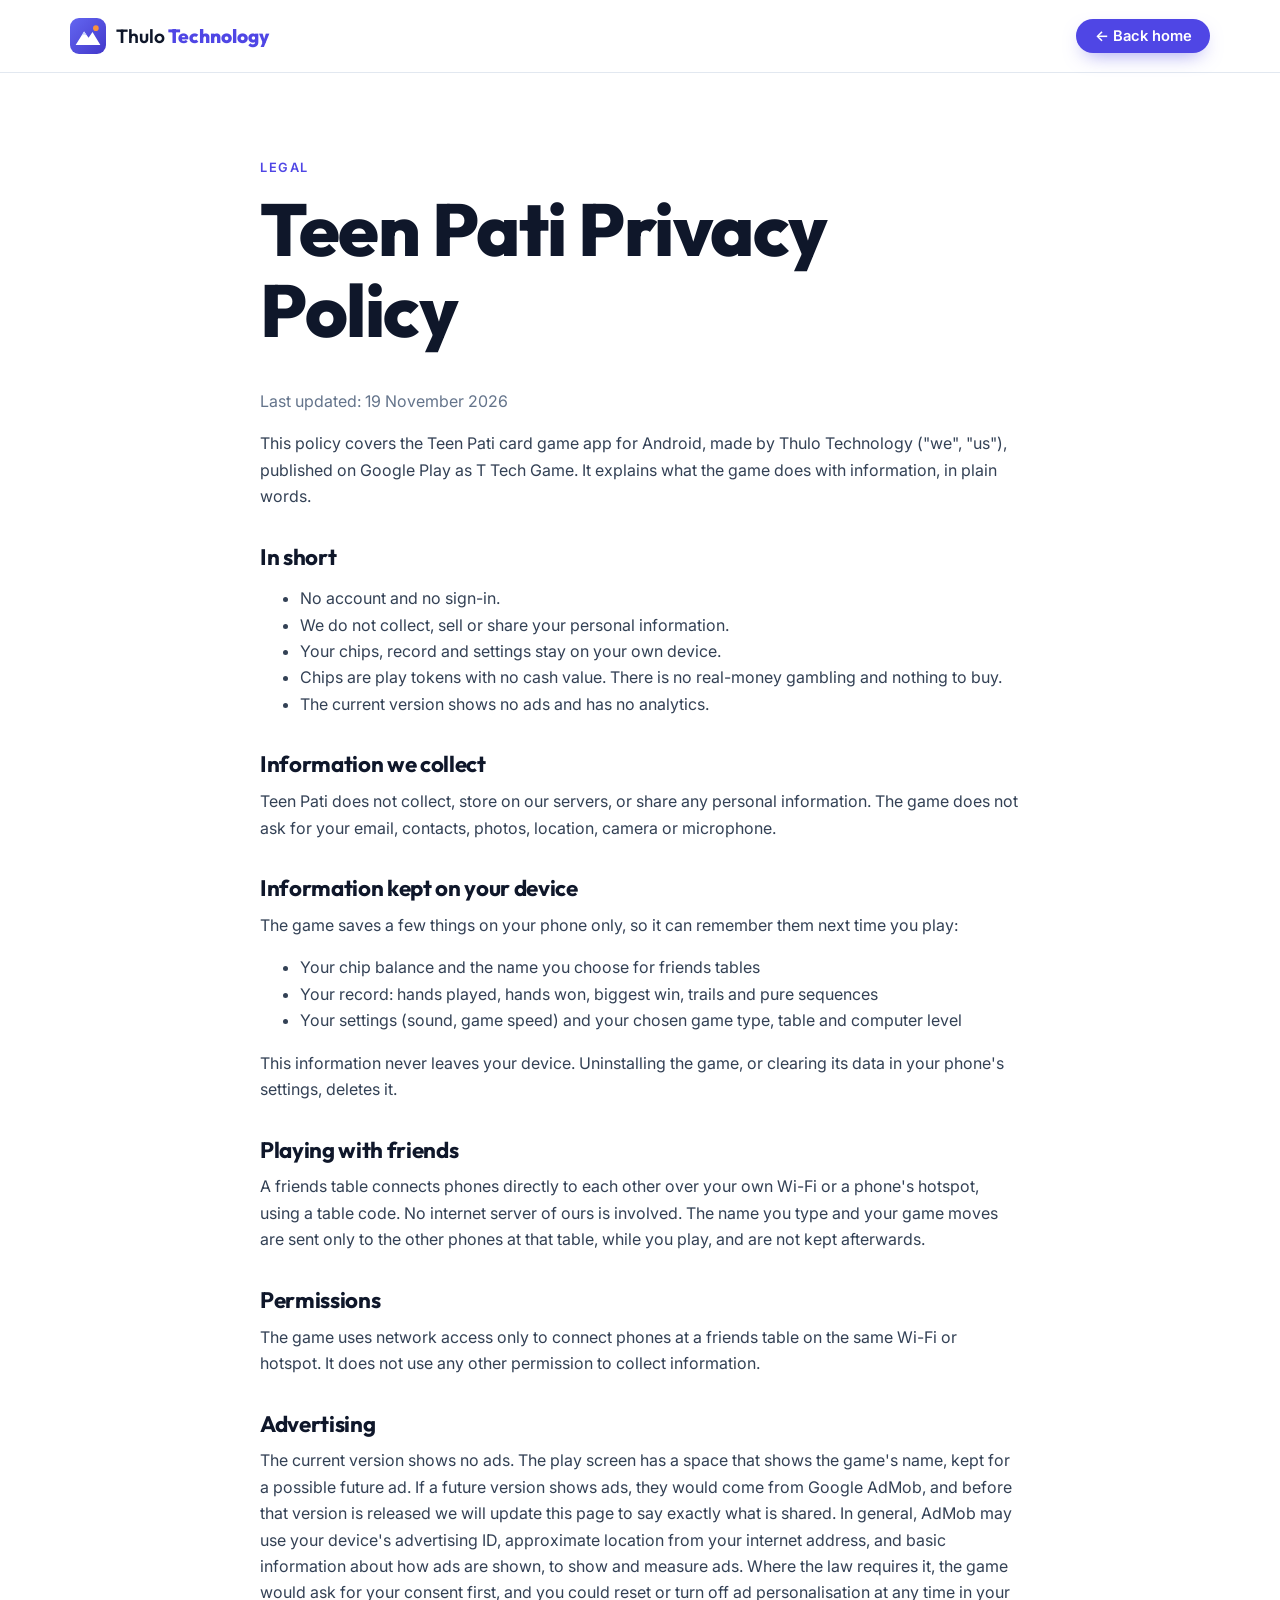
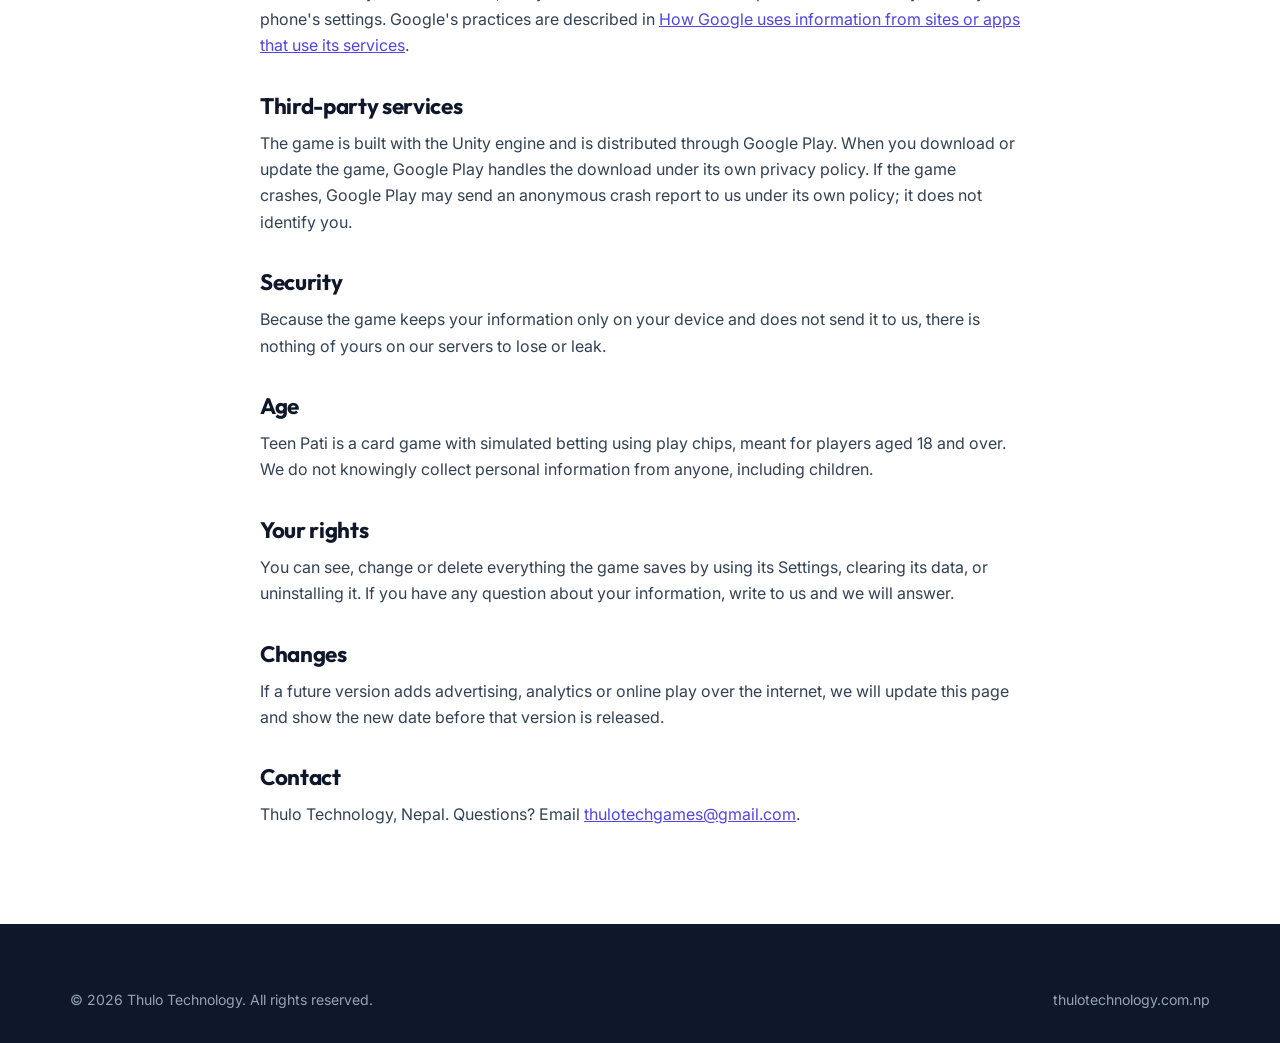
==== teen-pati-privacy.html @ ae15e2e7 "Add Teen Pati privacy policy Co-Authored-By: Claude Opus 5.5 <noreply@anthropic.com>" ====
<!doctype html>
<html lang="en">
<head>
  <meta charset="utf-8">
  <meta name="viewport" content="width=device-width, initial-scale=1">
  <title>Teen Pati Privacy Policy — Thulo Technology</title>
  <meta name="description" content="Privacy policy for the Teen Pati card game app by Thulo Technology.">
  <link rel="canonical" href="https://thulotechnology.com.np/teen-pati-privacy.html">
  <link rel="icon" href="assets/favicon.svg" type="image/svg+xml">
  <link rel="preconnect" href="https://fonts.googleapis.com">
  <link rel="preconnect" href="https://fonts.gstatic.com" crossorigin>
  <link href="https://fonts.googleapis.com/css2?family=Outfit:wght@500;600;700;800&family=Inter:wght@400;500;600&display=swap" rel="stylesheet">
  <link rel="stylesheet" href="css/style.css">
</head>
<body>
  <header class="header scrolled">
    <div class="container header__inner">
      <a href="index.html" class="logo" aria-label="Thulo Technology home">
        <img src="assets/logo.svg" alt="" width="36" height="36">
        <span>Thulo<b>Technology</b></span>
      </a>
      <a href="index.html" class="btn btn--small">← Back home</a>
    </div>
  </header>

  <main class="container legal">
    <p class="eyebrow">Legal</p>
    <h1>Teen Pati Privacy Policy</h1>
    <p class="muted">Last updated: 19 November 2026</p>

    <p>This policy covers the Teen Pati card game app for Android, made by Thulo Technology ("we", "us"), published on Google Play as T Tech Game. It explains what the game does with information, in plain words.</p>

    <h2>In short</h2>
    <ul>
      <li>No account and no sign-in.</li>
      <li>We do not collect, sell or share your personal information.</li>
      <li>Your chips, record and settings stay on your own device.</li>
      <li>Chips are play tokens with no cash value. There is no real-money gambling and nothing to buy.</li>
      <li>The current version shows no ads and has no analytics.</li>
    </ul>

    <h2>Information we collect</h2>
    <p>Teen Pati does not collect, store on our servers, or share any personal information. The game does not ask for your email, contacts, photos, location, camera or microphone.</p>

    <h2>Information kept on your device</h2>
    <p>The game saves a few things on your phone only, so it can remember them next time you play:</p>
    <ul>
      <li>Your chip balance and the name you choose for friends tables</li>
      <li>Your record: hands played, hands won, biggest win, trails and pure sequences</li>
      <li>Your settings (sound, game speed) and your chosen game type, table and computer level</li>
    </ul>
    <p>This information never leaves your device. Uninstalling the game, or clearing its data in your phone's settings, deletes it.</p>

    <h2>Playing with friends</h2>
    <p>A friends table connects phones directly to each other over your own Wi-Fi or a phone's hotspot, using a table code. No internet server of ours is involved. The name you type and your game moves are sent only to the other phones at that table, while you play, and are not kept afterwards.</p>

    <h2>Permissions</h2>
    <p>The game uses network access only to connect phones at a friends table on the same Wi-Fi or hotspot. It does not use any other permission to collect information.</p>

    <h2>Advertising</h2>
    <p>The current version shows no ads. The play screen has a space that shows the game's name, kept for a possible future ad. If a future version shows ads, they would come from Google AdMob, and before that version is released we will update this page to say exactly what is shared. In general, AdMob may use your device's advertising ID, approximate location from your internet address, and basic information about how ads are shown, to show and measure ads. Where the law requires it, the game would ask for your consent first, and you could reset or turn off ad personalisation at any time in your phone's settings. Google's practices are described in <a href="https://policies.google.com/technologies/partner-sites" rel="noopener">How Google uses information from sites or apps that use its services</a>.</p>

    <h2>Third-party services</h2>
    <p>The game is built with the Unity engine and is distributed through Google Play. When you download or update the game, Google Play handles the download under its own privacy policy. If the game crashes, Google Play may send an anonymous crash report to us under its own policy; it does not identify you.</p>

    <h2>Security</h2>
    <p>Because the game keeps your information only on your device and does not send it to us, there is nothing of yours on our servers to lose or leak.</p>

    <h2>Age</h2>
    <p>Teen Pati is a card game with simulated betting using play chips, meant for players aged 18 and over. We do not knowingly collect personal information from anyone, including children.</p>

    <h2>Your rights</h2>
    <p>You can see, change or delete everything the game saves by using its Settings, clearing its data, or uninstalling it. If you have any question about your information, write to us and we will answer.</p>

    <h2>Changes</h2>
    <p>If a future version adds advertising, analytics or online play over the internet, we will update this page and show the new date before that version is released.</p>

    <h2>Contact</h2>
    <p>Thulo Technology, Nepal. Questions? Email <a href="mailto:thulotechgames@gmail.com">thulotechgames@gmail.com</a>.</p>
  </main>

  <footer class="footer">
    <div class="container footer__bottom" style="margin-top:0;border:0;padding-top:0">
      <span>© 2026 Thulo Technology. All rights reserved.</span>
      <a href="https://thulotechnology.com.np">thulotechnology.com.np</a>
    </div>
  </footer>
</body>
</html>
---- css/style.css ----
/* ===== Thulo Technology — base ===== */
:root {
  --ink: #0f172a;
  --text: #334155;
  --muted: #64748b;
  --line: #e2e8f0;
  --bg: #ffffff;
  --tint: #f8fafc;
  --brand: #4f46e5;
  --brand-dark: #3730a3;
  --accent: #f97316;
  --radius: 20px;
  --shadow: 0 10px 30px -12px rgba(15, 23, 42, .18);
  --font-head: "Outfit", system-ui, sans-serif;
  --font-body: "Inter", system-ui, sans-serif;
}

*, *::before, *::after { box-sizing: border-box; }
html { scroll-behavior: smooth; scroll-padding-top: 80px; }
body {
  margin: 0;
  font: 400 16px/1.65 var(--font-body);
  color: var(--text);
  background: var(--bg);
  -webkit-font-smoothing: antialiased;
}
img, svg { display: block; max-width: 100%; }
a { color: inherit; text-decoration: none; }
h1, h2, h3, h4 { font-family: var(--font-head); color: var(--ink); line-height: 1.1; margin: 0 0 .5em; }
h1 { font-size: clamp(2.6rem, 6vw, 4.6rem); font-weight: 800; letter-spacing: -.02em; }
h2 { font-size: clamp(1.9rem, 3.6vw, 2.8rem); font-weight: 700; letter-spacing: -.015em; }
h3 { font-size: 1.25rem; font-weight: 600; }
p { margin: 0 0 1em; }

.container { width: min(1140px, 100% - 32px); margin-inline: auto; }
.muted { color: var(--muted); }
.lead { font-size: 1.15rem; color: var(--muted); max-width: 34ch; }
.grad {
  background: linear-gradient(90deg, var(--brand), var(--accent));
  -webkit-background-clip: text; background-clip: text; color: transparent;
}
.eyebrow {
  display: inline-block; margin-bottom: .9rem;
  font: 600 .8rem/1 var(--font-body); letter-spacing: .12em; text-transform: uppercase;
  color: var(--brand);
}
.eyebrow--light { color: #c7d2fe; }

/* ===== Buttons ===== */
.btn {
  display: inline-flex; align-items: center; justify-content: center; gap: .5rem;
  padding: .9rem 1.6rem; border: 0; border-radius: 999px;
  background: var(--brand); color: #fff;
  font: 600 1rem/1 var(--font-body); cursor: pointer; white-space: nowrap;
  transition: transform .2s, background .2s, box-shadow .2s;
  box-shadow: 0 8px 20px -8px rgba(79, 70, 229, .6);
}
.btn:hover { background: var(--brand-dark); transform: translateY(-2px); }
.btn--small { padding: .6rem 1.15rem; font-size: .92rem; }
.btn--ghost { background: transparent; color: var(--ink); box-shadow: none; }
.btn--ghost:hover { background: var(--tint); }
.btn--white { background: #fff; color: var(--brand-dark); box-shadow: none; }
.btn--white:hover { background: #eef2ff; }

/* ===== Header ===== */
.header {
  position: sticky; top: 0; z-index: 50;
  background: rgba(255, 255, 255, .85);
  backdrop-filter: saturate(180%) blur(12px);
  border-bottom: 1px solid transparent;
  transition: border-color .2s;
}
.header.scrolled { border-bottom-color: var(--line); }
.header__inner { display: flex; align-items: center; justify-content: space-between; height: 72px; }
.logo { display: flex; align-items: center; gap: .6rem; font: 600 1.2rem var(--font-head); color: var(--ink); }
.logo b { font-weight: 800; color: var(--brand); margin-left: .2rem; }
.logo--light { color: #fff; }
.logo--light b { color: #a5b4fc; }

.nav { display: flex; align-items: center; gap: 2rem; }
.nav a:not(.btn) { font-weight: 500; color: var(--text); transition: color .2s; }
.nav a:not(.btn):hover { color: var(--brand); }
.nav-toggle { display: none; background: none; border: 0; width: 44px; height: 44px; cursor: pointer; position: relative; }
.nav-toggle span { position: absolute; left: 11px; width: 22px; height: 2px; background: var(--ink); border-radius: 2px; transition: .25s; }
.nav-toggle span:first-child { top: 17px; }
.nav-toggle span:last-child { top: 25px; }
.nav-toggle[aria-expanded="true"] span:first-child { top: 21px; transform: rotate(45deg); }
.nav-toggle[aria-expanded="true"] span:last-child { top: 21px; transform: rotate(-45deg); }

/* ===== Hero ===== */
.hero {
  position: relative; overflow: hidden;
  padding: clamp(3rem, 8vw, 6rem) 0 clamp(4rem, 8vw, 7rem);
  background:
    radial-gradient(600px 400px at 85% 20%, rgba(99, 102, 241, .14), transparent 70%),
    radial-gradient(500px 360px at 70% 90%, rgba(249, 115, 22, .12), transparent 70%);
}
.hero__inner { display: grid; grid-template-columns: 1.1fr .9fr; align-items: center; gap: 3rem; }
.hero__cta { display: flex; flex-wrap: wrap; gap: .75rem; margin-top: 2rem; }

.hero__art { position: relative; display: grid; place-items: center; min-height: 440px; }
.phone {
  width: 230px; height: 440px; padding: 12px;
  border-radius: 40px; background: var(--ink);
  box-shadow: 0 40px 80px -30px rgba(15, 23, 42, .55);
  transform: rotate(6deg);
  animation: bob 6s ease-in-out infinite;
}
.phone__screen {
  position: relative; height: 100%; border-radius: 30px; overflow: hidden;
  background: linear-gradient(180deg, #818cf8, #c4b5fd 55%, #fed7aa);
}
.phone__mountain {
  position: absolute; inset: auto 0 0 0; height: 45%;
  background: #4338ca;
  clip-path: polygon(0 60%, 25% 20%, 45% 50%, 70% 0, 100% 45%, 100% 100%, 0 100%);
}
.phone__score {
  position: absolute; top: 18px; left: 50%; transform: translateX(-50%);
  padding: .35rem .85rem; border-radius: 999px;
  background: rgba(255, 255, 255, .9); color: var(--ink);
  font: 700 .85rem var(--font-head);
}
.blob { position: absolute; border-radius: 50%; animation: bob 4s ease-in-out infinite; }
.b1 { width: 54px; height: 54px; top: 32%; left: 22%; background: #facc15; }
.b2 { width: 34px; height: 34px; top: 22%; right: 20%; background: #fb7185; animation-delay: -1.5s; }
.b3 { width: 24px; height: 24px; top: 45%; right: 34%; background: #34d399; animation-delay: -3s; }
.float {
  position: absolute; display: grid; place-items: center;
  width: 64px; height: 64px; border-radius: 18px;
  background: #fff; box-shadow: var(--shadow); font-size: 1.8rem;
  animation: bob 5s ease-in-out infinite;
}
.f1 { top: 12%; left: 6%; }
.f2 { top: 8%; right: 10%; animation-delay: -2s; }
.f3 { bottom: 10%; left: 14%; animation-delay: -3.5s; }
@keyframes bob { 50% { translate: 0 -12px; } }

/* ===== Sections ===== */
.section { padding: clamp(4rem, 9vw, 6.5rem) 0; }
.section--tint { background: var(--tint); }
.section__head { text-align: center; max-width: 620px; margin: 0 auto 3rem; }

/* ===== Games ===== */
.games { display: grid; grid-template-columns: repeat(auto-fit, minmax(280px, 1fr)); gap: 1.5rem; }
.game {
  display: flex; flex-direction: column; gap: 1.1rem;
  padding: 1.6rem; border: 1px solid var(--line); border-radius: var(--radius);
  background: #fff; transition: transform .25s, box-shadow .25s, border-color .25s;
}
.game:hover { transform: translateY(-6px); box-shadow: var(--shadow); border-color: transparent; }
.game__icon {
  width: 84px; height: 84px; border-radius: 22px; object-fit: cover;
  background: var(--tint);
  box-shadow: 0 12px 24px -14px rgba(15, 23, 42, .45);
}
.game.hidden { display: none; }
.games__more { text-align: center; margin-top: 2.5rem; }
.games__more .btn--ghost { border: 1px solid var(--line); }

/* ===== Filter chips ===== */
.filters { display: flex; flex-wrap: wrap; justify-content: center; gap: .5rem; margin: -1.5rem 0 2.5rem; }
.chip {
  padding: .55rem 1.1rem; border: 1px solid var(--line); border-radius: 999px;
  background: #fff; color: var(--text); font: 500 .92rem var(--font-body); cursor: pointer;
  transition: background .2s, color .2s, border-color .2s;
}
.chip:hover { border-color: var(--brand); color: var(--brand); }
.chip.active { background: var(--ink); border-color: var(--ink); color: #fff; }
.game__body h3 { margin: .5rem 0 .3rem; }
.game__body p { color: var(--muted); margin: 0; }
.tag {
  display: inline-block; padding: .25rem .7rem; border-radius: 999px;
  background: #eef2ff; color: var(--brand); font-size: .78rem; font-weight: 600;
}
.game__stores { display: flex; flex-wrap: wrap; gap: .5rem; margin-top: auto; }
.store {
  display: inline-flex; align-items: center; gap: .45rem;
  padding: .55rem .9rem; border-radius: 12px;
  background: var(--ink); color: #fff; font-size: .85rem; font-weight: 500;
  transition: background .2s;
}
.store:hover { background: #1e293b; }
.store svg { width: 16px; height: 16px; fill: currentColor; }
.store--soon { background: var(--tint); color: var(--muted); border: 1px dashed var(--line); }
.store--soon:hover { background: var(--tint); }

/* ===== Stats ===== */
.stats { background: var(--ink); color: #cbd5e1; padding: 3.2rem 0; }
.stats__grid { display: grid; grid-template-columns: repeat(4, 1fr); gap: 1.5rem; text-align: center; }
.stat strong { display: block; font: 800 clamp(2rem, 4vw, 2.8rem)/1.1 var(--font-head); color: #fff; }
.stat span { font-size: .95rem; }

/* ===== About ===== */
.about { display: grid; grid-template-columns: 1fr 1fr; align-items: center; gap: clamp(2rem, 6vw, 5rem); }
.mountains { width: 100%; height: auto; filter: drop-shadow(0 30px 40px rgba(67, 56, 202, .18)); }
.checks { list-style: none; padding: 0; margin: 1.5rem 0 0; display: grid; gap: .7rem; }
.checks li { position: relative; padding-left: 2rem; color: var(--ink); font-weight: 500; }
.checks li::before {
  content: "✓"; position: absolute; left: 0; top: .1rem;
  display: grid; place-items: center; width: 1.35rem; height: 1.35rem;
  border-radius: 50%; background: #dcfce7; color: #15803d; font-size: .75rem; font-weight: 700;
}

/* ===== Service cards ===== */
.cards { display: grid; grid-template-columns: repeat(3, 1fr); gap: 1.5rem; }
.card {
  padding: 2rem; border-radius: var(--radius); background: #fff;
  border: 1px solid var(--line); transition: transform .25s, box-shadow .25s;
}
.card:hover { transform: translateY(-4px); box-shadow: var(--shadow); }
.card__icon {
  display: grid; place-items: center; width: 56px; height: 56px; margin-bottom: 1.2rem;
  border-radius: 16px; background: #eef2ff; font-size: 1.6rem;
}
.card p { color: var(--muted); margin: 0; }

/* ===== Steps ===== */
.steps { list-style: none; padding: 0; margin: 0; display: grid; grid-template-columns: repeat(4, 1fr); gap: 1.5rem; }
.steps li { padding-top: 1.4rem; border-top: 2px solid var(--line); }
.steps span { font: 800 .9rem var(--font-head); color: var(--accent); }
.steps h3 { margin-top: .4rem; }
.steps p { color: var(--muted); margin: 0; }

/* ===== Careers ===== */
.careers {
  display: flex; align-items: center; justify-content: space-between; gap: 2rem;
  padding: clamp(2rem, 5vw, 3.5rem); border-radius: 28px;
  background: linear-gradient(120deg, var(--brand-dark), var(--brand) 60%, #7c3aed);
  color: #e0e7ff;
}
.careers h2 { color: #fff; }
.careers p { max-width: 52ch; margin: 0; }
.careers .btn { flex-shrink: 0; }

/* ===== Contact ===== */
.contact { display: grid; grid-template-columns: 1fr 1fr; gap: clamp(2rem, 6vw, 5rem); align-items: start; }
.contact__list { list-style: none; padding: 0; margin: 2rem 0 0; display: grid; gap: 1rem; }
.contact__list li { display: flex; flex-direction: column; color: var(--ink); font-weight: 500; }
.contact__list span { font-size: .8rem; text-transform: uppercase; letter-spacing: .1em; color: var(--muted); font-weight: 600; }
.contact__list a { color: var(--brand); }
.contact__list a:hover { text-decoration: underline; }
.form {
  display: grid; gap: 1rem; padding: 2rem;
  background: #fff; border: 1px solid var(--line); border-radius: var(--radius); box-shadow: var(--shadow);
}
.form label { display: grid; gap: .4rem; font-size: .9rem; font-weight: 600; color: var(--ink); }
.form input, .form select, .form textarea {
  width: 100%; padding: .8rem 1rem; border: 1px solid var(--line); border-radius: 12px;
  font: inherit; font-weight: 400; color: var(--ink); background: var(--tint);
  transition: border-color .2s, box-shadow .2s, background .2s;
}
.form input:focus, .form select:focus, .form textarea:focus {
  outline: none; border-color: var(--brand); background: #fff; box-shadow: 0 0 0 4px rgba(79, 70, 229, .12);
}
.form__note { margin: 0; font-size: .82rem; color: var(--muted); text-align: center; }

/* ===== Footer ===== */
.footer { background: var(--ink); color: #94a3b8; padding: 4rem 0 2rem; }
.footer__grid { display: grid; grid-template-columns: 2fr 1fr 1fr 1fr; gap: 2rem; }
.footer h4 { color: #fff; font-size: 1rem; margin-bottom: 1rem; }
.footer__grid a:not(.logo) { display: block; margin-bottom: .55rem; transition: color .2s; }
.footer__grid a:not(.logo):hover { color: #fff; }
.footer__tag { margin-top: 1rem; }
.footer__bottom {
  display: flex; justify-content: space-between; flex-wrap: wrap; gap: 1rem;
  margin-top: 3rem; padding-top: 1.5rem; border-top: 1px solid #1e293b; font-size: .88rem;
}
.footer__bottom a:hover { color: #fff; }

/* ===== Reveal on scroll ===== */
.reveal { opacity: 0; transform: translateY(24px); transition: opacity .7s ease, transform .7s ease; }
.reveal.visible { opacity: 1; transform: none; }
@media (prefers-reduced-motion: reduce) {
  html { scroll-behavior: auto; }
  .reveal { opacity: 1; transform: none; transition: none; }
  .phone, .blob, .float { animation: none; }
}

/* ===== Legal page ===== */
.legal { max-width: 760px; padding: clamp(3rem, 8vw, 5rem) 0; }
.legal h2 { font-size: 1.4rem; margin-top: 2.2rem; }
.legal a { color: var(--brand); text-decoration: underline; }

/* ===== Responsive ===== */
@media (max-width: 900px) {
  .hero__inner, .about, .contact { grid-template-columns: 1fr; }
  .hero__art { min-height: 380px; }
  .cards { grid-template-columns: 1fr; }
  .steps { grid-template-columns: repeat(2, 1fr); }
  .stats__grid { grid-template-columns: repeat(2, 1fr); row-gap: 2.2rem; }
  .careers { flex-direction: column; align-items: flex-start; }
  .footer__grid { grid-template-columns: 1fr 1fr; }
}
@media (max-width: 760px) {
  .nav-toggle { display: block; }
  .nav {
    position: fixed; inset: 72px 0 auto 0;
    flex-direction: column; align-items: stretch; gap: 0;
    padding: .5rem 16px 1.5rem; background: #fff; border-bottom: 1px solid var(--line);
    box-shadow: var(--shadow);
    transform: translateY(-120%); visibility: hidden; transition: transform .3s, visibility .3s;
  }
  .nav.open { transform: none; visibility: visible; }
  .nav a:not(.btn) { padding: .9rem 0; border-bottom: 1px solid var(--line); }
  .nav .btn { margin-top: 1rem; }
}
@media (max-width: 520px) {
  .steps { grid-template-columns: 1fr; }
  .footer__grid { grid-template-columns: 1fr; }
  .hero__cta .btn { flex: 1; }
}
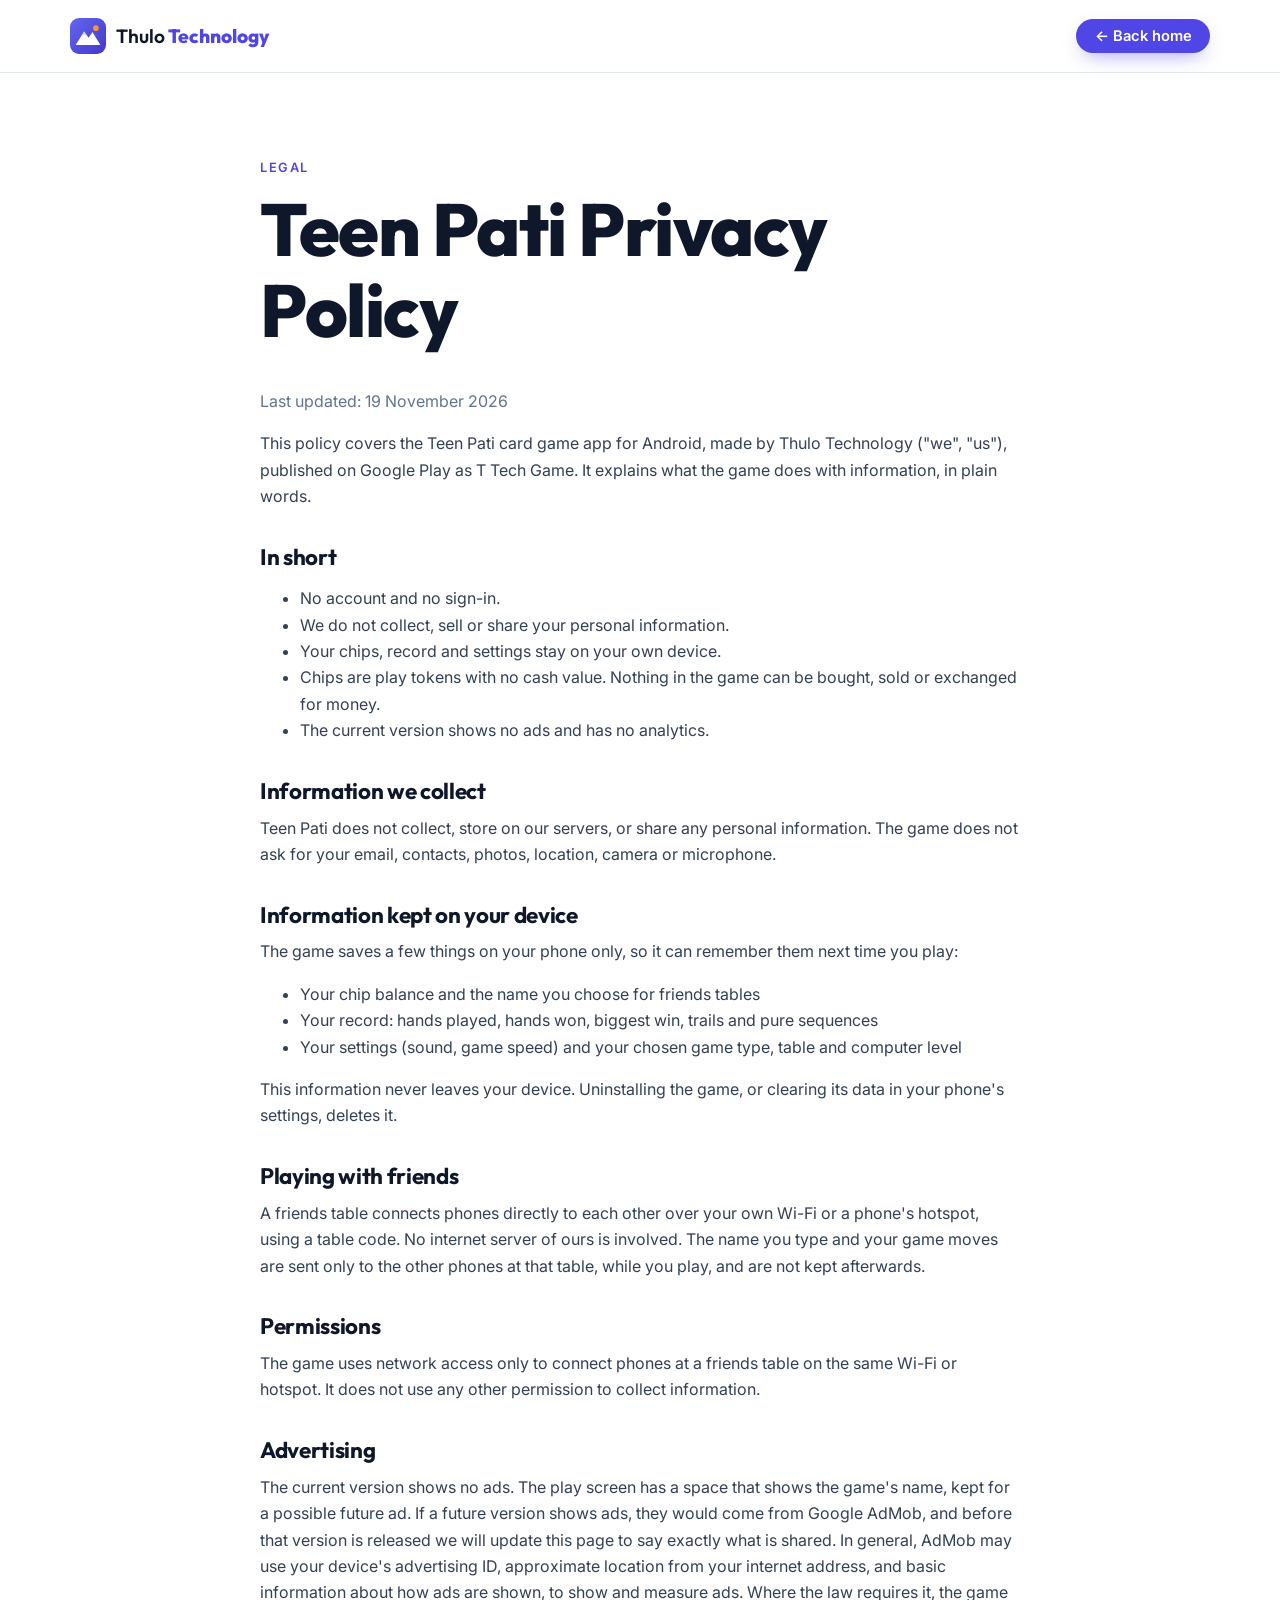
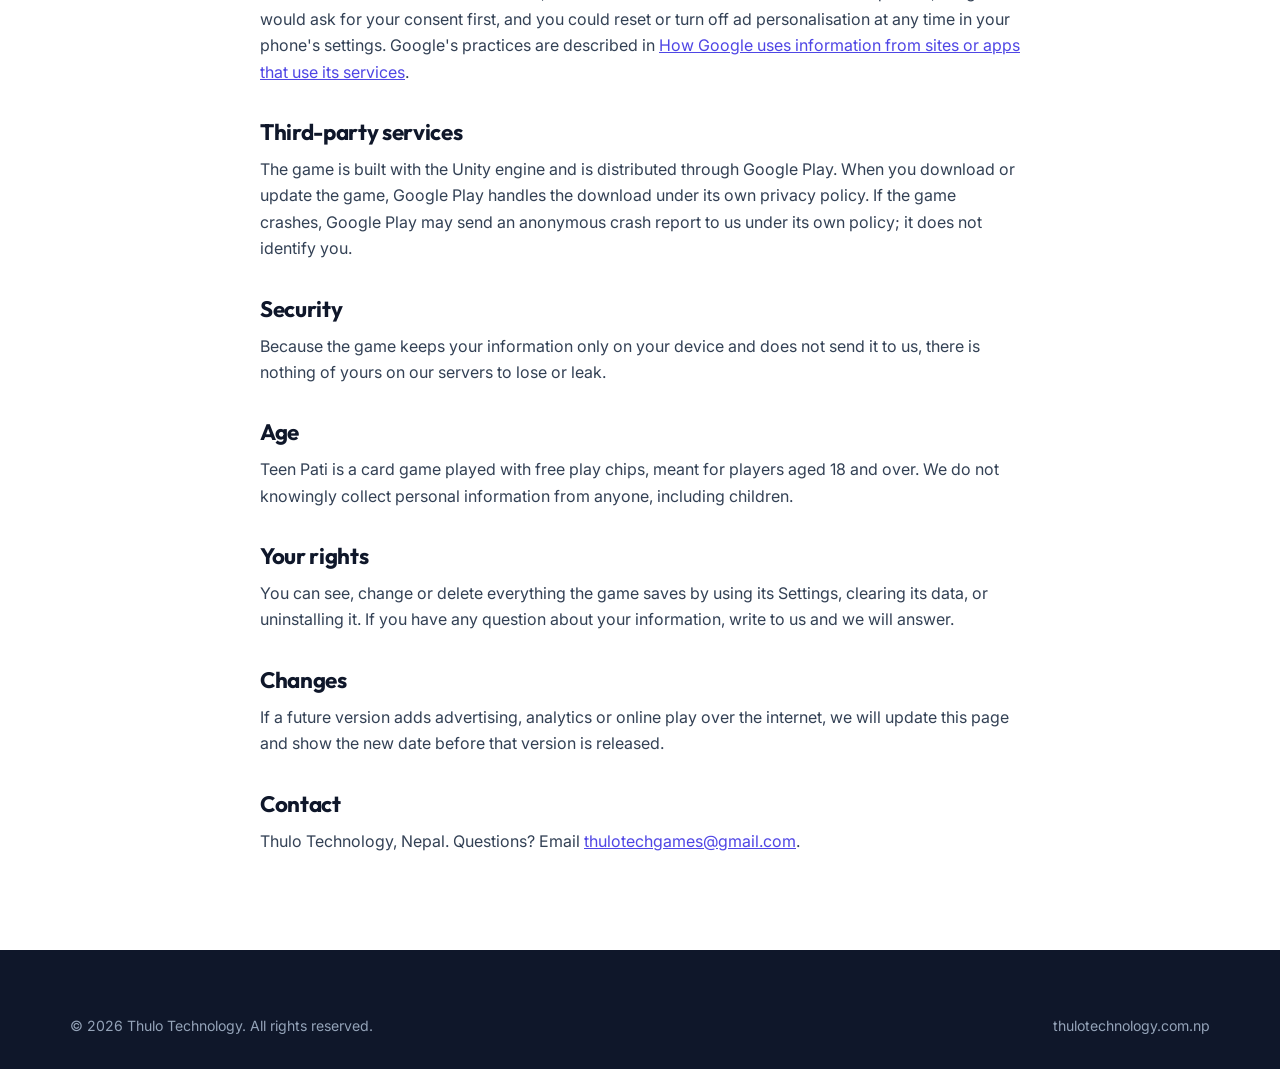
==== commit 39d9b2fd: "Teen Pati privacy: plainer wording Co-Authored-By: Claude Opus 5.5 <noreply@anthropic.com>" ====
--- a/teen-pati-privacy.html
+++ b/teen-pati-privacy.html
@@ -35,7 +35,7 @@
       <li>No account and no sign-in.</li>
       <li>We do not collect, sell or share your personal information.</li>
       <li>Your chips, record and settings stay on your own device.</li>
-      <li>Chips are play tokens with no cash value. There is no real-money gambling and nothing to buy.</li>
+      <li>Chips are play tokens with no cash value. Nothing in the game can be bought, sold or exchanged for money.</li>
       <li>The current version shows no ads and has no analytics.</li>
     </ul>
 
@@ -67,7 +67,7 @@
     <p>Because the game keeps your information only on your device and does not send it to us, there is nothing of yours on our servers to lose or leak.</p>
 
     <h2>Age</h2>
-    <p>Teen Pati is a card game with simulated betting using play chips, meant for players aged 18 and over. We do not knowingly collect personal information from anyone, including children.</p>
+    <p>Teen Pati is a card game played with free play chips, meant for players aged 18 and over. We do not knowingly collect personal information from anyone, including children.</p>
 
     <h2>Your rights</h2>
     <p>You can see, change or delete everything the game saves by using its Settings, clearing its data, or uninstalling it. If you have any question about your information, write to us and we will answer.</p>
